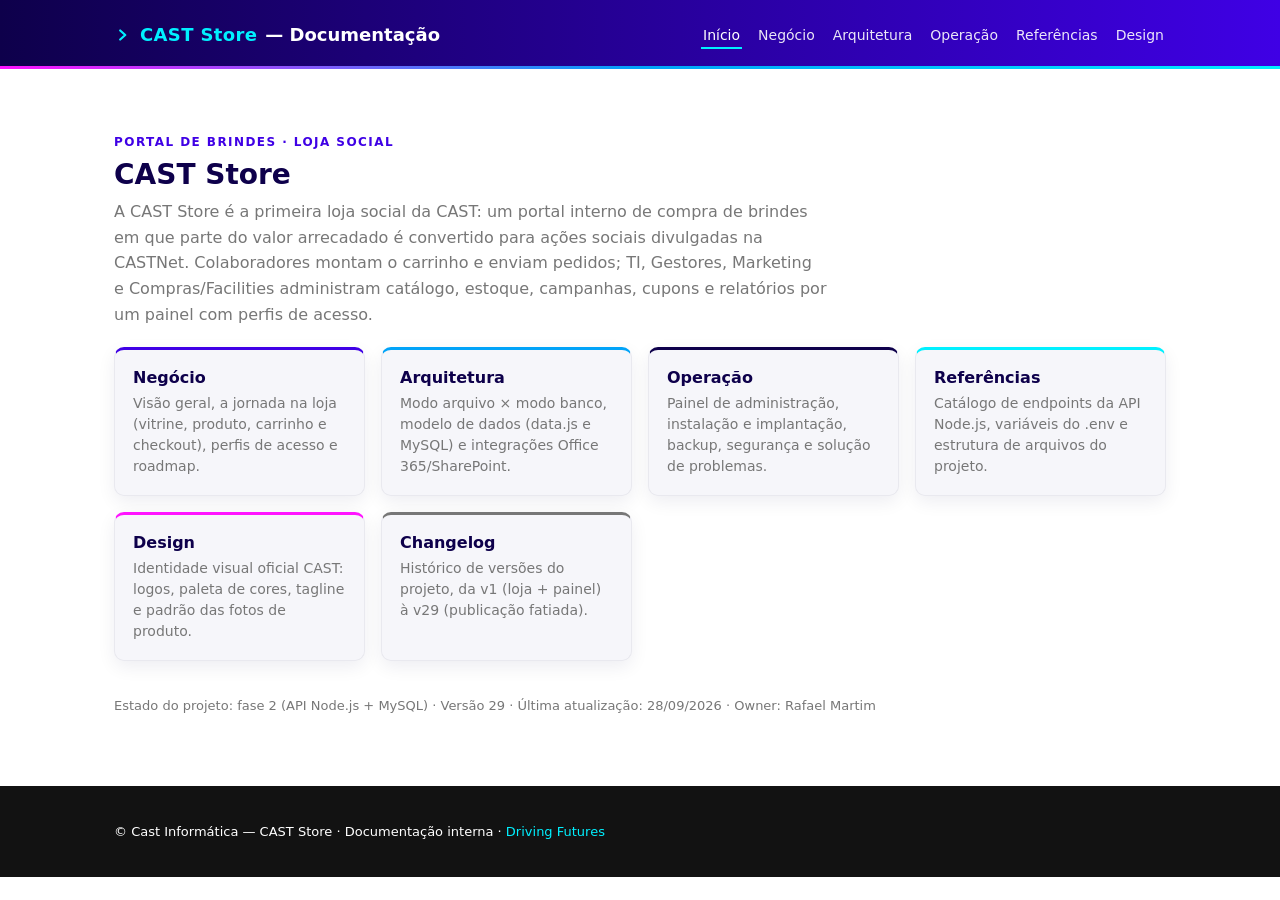
==== docs/index.html @ 095d70b2 "feat: Add documentation portal for CAST Store - Introduced a new favicon (favicon.svg) for the docum" ====
<!doctype html>
<html lang="pt-BR">
<head>
  <meta charset="utf-8" />
  <meta name="viewport" content="width=device-width,initial-scale=1" />
  <title>CAST Store — Documentação</title>
  <link rel="icon" href="assets/img/favicon.svg" type="image/svg+xml">
  <link rel="stylesheet" href="assets/css/style.css">
</head>
<body>
  <header class="site-header">
    <div class="container header-inner">
      <h1 class="site-title"><a href="index.html"><svg class="chevron" viewBox="0 0 32 32" aria-hidden="true"><path d="M11 8l9 8-9 8" fill="none" stroke="#00F0FF" stroke-width="4" stroke-linecap="round" stroke-linejoin="round"/></svg><span class="sigla">CAST Store</span> — Documentação</a></h1>
      <button type="button" class="nav-toggle" aria-expanded="false" aria-controls="site-nav">Menu</button>
      <nav id="site-nav" class="site-nav"></nav>
    </div>
  </header>

  <main class="container">
    <section class="hero">
      <p class="eyebrow">Portal de brindes · Loja social</p>
      <h2>CAST Store</h2>
      <p>A CAST Store é a primeira loja social da CAST: um portal interno de compra de brindes em que parte do valor
         arrecadado é convertido para ações sociais divulgadas na CASTNet. Colaboradores montam o carrinho e enviam pedidos;
         TI, Gestores, Marketing e Compras/Facilities administram catálogo, estoque, campanhas, cupons e relatórios por um painel com perfis de acesso.</p>
      <div class="cards">
        <a class="card" href="pagina.html?doc=negocio/visao-geral.md">
          <h3>Negócio</h3>
          <p>Visão geral, a jornada na loja (vitrine, produto, carrinho e checkout), perfis de acesso e roadmap.</p>
        </a>
        <a class="card" href="pagina.html?doc=arquitetura/visao-geral.md">
          <h3>Arquitetura</h3>
          <p>Modo arquivo × modo banco, modelo de dados (data.js e MySQL) e integrações Office 365/SharePoint.</p>
        </a>
        <a class="card" href="pagina.html?doc=operacao/painel-admin.md">
          <h3>Operação</h3>
          <p>Painel de administração, instalação e implantação, backup, segurança e solução de problemas.</p>
        </a>
        <a class="card" href="pagina.html?doc=referencias/endpoints.md">
          <h3>Referências</h3>
          <p>Catálogo de endpoints da API Node.js, variáveis do .env e estrutura de arquivos do projeto.</p>
        </a>
        <a class="card" href="pagina.html?doc=design/identidade-visual.md">
          <h3>Design</h3>
          <p>Identidade visual oficial CAST: logos, paleta de cores, tagline e padrão das fotos de produto.</p>
        </a>
        <a class="card" href="pagina.html?doc=changelog.md">
          <h3>Changelog</h3>
          <p>Histórico de versões do projeto, da v1 (loja + painel) à v29 (publicação fatiada).</p>
        </a>
      </div>
    </section>

    <section class="notes">
      <p class="muted">Estado do projeto: fase 2 (API Node.js + MySQL) · Versão 29 · Última atualização: 28/09/2026 · Owner: Rafael Martim</p>
    </section>
  </main>

  <footer class="site-footer">
    <div class="container">© Cast Informática — CAST Store · Documentação interna · <span class="tagline">Driving Futures</span></div>
  </footer>

  <script src="assets/js/main.js"></script>
</body>
</html>
---- docs/assets/css/style.css ----
/* CAST Store Docs — mesmo layout do SACC Docs, com a paleta oficial CAST
   violeta #3F00E5 · navy #0E004B · azul #01A3F8 · ciano #00F0FF · magenta #FF13FF
   cinza claro #E9E9EF · cinza #777777 · preto #121212 */
:root{
  --max-width: 1100px;
  --accent: #3F00E5;          /* violeta CAST (primária) */
  --accent-dark: #0E004B;     /* navy CAST */
  --accent-blue: #01A3F8;     /* azul CAST */
  --accent-cyan: #00F0FF;     /* ciano CAST */
  --accent-magenta: #FF13FF;  /* magenta CAST */
  --muted: #777777;           /* cinza CAST */
  --bg: #ffffff;
  --surface: #F6F6FA;
  --border: #E9E9EF;          /* cinza claro CAST */
  --text: #121212;            /* preto CAST */
  --radius: 10px;
  --card-shadow: 0 6px 18px rgba(14,0,75,0.07);
  --mono: ui-monospace, SFMono-Regular, Menlo, Monaco, 'Roboto Mono', 'Segoe UI Mono', monospace;
}

*{box-sizing:border-box}
html,body{height:100%}
body{font-family: Inter, system-ui, -apple-system, 'Segoe UI', Roboto, 'Helvetica Neue', Arial; color:var(--text); background:var(--bg); margin:0}
.container{max-width:var(--max-width);margin:0 auto;padding:24px}

/* Header */
.site-header{background:linear-gradient(90deg, var(--accent-dark), var(--accent)); color:#fff; position:relative}
.site-header::after{content:"";position:absolute;left:0;right:0;bottom:0;height:3px;background:linear-gradient(90deg,var(--accent-magenta),var(--accent-blue),var(--accent-cyan))}
.header-inner{display:flex;align-items:center;gap:16px;justify-content:space-between;flex-wrap:wrap}
.site-title{margin:0;font-size:18px;display:flex;align-items:center}
.site-title a{color:inherit;text-decoration:none;display:inline-flex;align-items:center;gap:8px}
.site-title .sigla{color:var(--accent-cyan);letter-spacing:.02em}
.site-title .chevron{width:18px;height:18px;flex:none}
.site-nav ul{list-style:none;margin:0;padding:0;display:flex;gap:14px;flex-wrap:wrap}
.site-nav a{color:inherit;text-decoration:none;opacity:0.9;font-size:14px;padding:4px 2px;border-bottom:2px solid transparent}
.site-nav a:hover{opacity:1}
.site-nav a.ativo{opacity:1;border-bottom-color:var(--accent-cyan)}
.nav-toggle{display:none;background:transparent;border:1px solid rgba(255,255,255,0.25);padding:8px 12px;border-radius:6px;color:#fff;cursor:pointer}

/* Hero e cards (home) */
.hero{padding:40px 0 24px;text-align:left}
.hero .eyebrow{margin:0 0 6px;font-size:12px;font-weight:600;letter-spacing:.12em;text-transform:uppercase;color:var(--accent)}
.hero h2{margin:0 0 8px;font-size:28px;color:var(--accent-dark)}
.hero p{margin:0 0 20px;color:var(--muted);max-width:70ch;line-height:1.6}
.cards{display:grid;grid-template-columns:repeat(auto-fit,minmax(230px,1fr));gap:16px}
.card{display:block;background:var(--surface);padding:18px;border-radius:var(--radius);box-shadow:var(--card-shadow);text-decoration:none;color:inherit;border:1px solid var(--border);border-top:3px solid var(--accent);transition:border-color .15s, transform .15s}
.card:hover{border-color:var(--accent);transform:translateY(-1px)}
.card:nth-child(2){border-top-color:var(--accent-blue)}
.card:nth-child(3){border-top-color:var(--accent-dark)}
.card:nth-child(4){border-top-color:var(--accent-cyan)}
.card:nth-child(5){border-top-color:var(--accent-magenta)}
.card:nth-child(6){border-top-color:var(--muted)}
.card h3{margin:0 0 6px;font-size:16px;color:var(--accent-dark)}
.card p{margin:0;color:var(--muted);font-size:14px;line-height:1.5}
.muted{color:var(--muted);font-size:13px}

/* Layout de página de documento: sidebar + artigo */
.doc-layout{display:grid;grid-template-columns:260px 1fr;gap:28px;align-items:start;padding:26px 0}
.sidebar{position:sticky;top:16px;background:var(--surface);border:1px solid var(--border);border-radius:var(--radius);padding:14px 16px;font-size:14px;max-height:calc(100vh - 32px);overflow-y:auto}
.sidebar h4{margin:14px 0 6px;font-size:12px;text-transform:uppercase;letter-spacing:.05em;color:var(--muted)}
.sidebar h4:first-child{margin-top:0}
.sidebar ul{list-style:none;margin:0;padding:0}
.sidebar li{margin:2px 0}
.sidebar a{color:var(--text);text-decoration:none;display:block;padding:3px 8px;border-radius:6px;line-height:1.4}
.sidebar a:hover{background:#EEEBFD}
.sidebar a.ativo{background:var(--accent);color:#fff}

/* Artigo (conteúdo markdown renderizado) */
article.doc{background:#fff;padding:28px 32px;border-radius:8px;box-shadow:var(--card-shadow);border:1px solid var(--border);min-width:0}
article.doc h1{margin-top:0;font-size:26px;color:var(--accent-dark)}
article.doc h2{margin-top:32px;font-size:20px;border-bottom:1px solid var(--border);padding-bottom:6px;color:var(--accent-dark)}
article.doc h3{margin-top:24px;font-size:16px}
article.doc p, article.doc li{line-height:1.6;font-size:15px}
article.doc a{color:var(--accent)}
article.doc img{max-width:100%}
article.doc blockquote{margin:0;padding:8px 16px;border-left:4px solid var(--accent);background:var(--surface);border-radius:0 6px 6px 0;color:var(--muted)}

/* Tabelas */
article.doc .tabela-scroll{overflow-x:auto}
article.doc table{border-collapse:collapse;width:100%;font-size:14px;margin:12px 0}
article.doc th{background:var(--surface);text-align:left;font-size:12px;text-transform:uppercase;letter-spacing:.03em;color:var(--muted)}
article.doc th, article.doc td{padding:8px 12px;border:1px solid var(--border)}
article.doc tr:nth-child(even) td{background:#FBFBFD}

/* Código */
article.doc pre{font-family:var(--mono);background:var(--accent-dark);color:#E9E9EF;padding:14px 16px;border-radius:8px;overflow-x:auto;font-size:13px;line-height:1.5}
article.doc code{font-family:var(--mono);font-size:0.9em}
article.doc :not(pre) > code{background:var(--surface);border:1px solid var(--border);color:var(--accent);padding:1px 6px;border-radius:5px}
article.doc pre code{background:transparent;border:0;color:inherit;padding:0}

/* Paleta (página Identidade Visual) */
.paleta{display:grid;grid-template-columns:repeat(auto-fill,minmax(130px,1fr));gap:12px;margin:12px 0}
.cor{border:1px solid var(--border);border-radius:8px;overflow:hidden;font-size:13px}
.cor .amostra{height:64px}
.cor .info{padding:8px 10px;line-height:1.4}
.cor .info strong{display:block}
.cor .info code{font-size:12px}

/* Mermaid */
article.doc .mermaid{background:#fff;padding:18px;border:1px solid var(--border);border-radius:8px;margin:12px 0;text-align:center}

/* Estados do visualizador */
.carregando, .erro-doc{padding:48px;text-align:center;color:var(--muted)}
.erro-doc{color:#B91C1C}

/* Rodapé */
.site-footer{background:var(--text);color:#fff;padding:14px;margin-top:36px;font-size:13px}
.site-footer .tagline{color:var(--accent-cyan)}

/* Acessibilidade */
a:focus{outline:3px solid rgba(63,0,229,0.3);outline-offset:2px}

/* Responsivo */
@media (max-width:900px){
  .doc-layout{grid-template-columns:1fr}
  .sidebar{position:static;max-height:none}
}
@media (max-width:720px){
  .site-nav{display:none;width:100%}
  .nav-toggle{display:inline-block}
  .site-nav.open{display:block;margin-top:12px}
  .site-nav ul{flex-direction:column}
  article.doc{padding:20px}
}
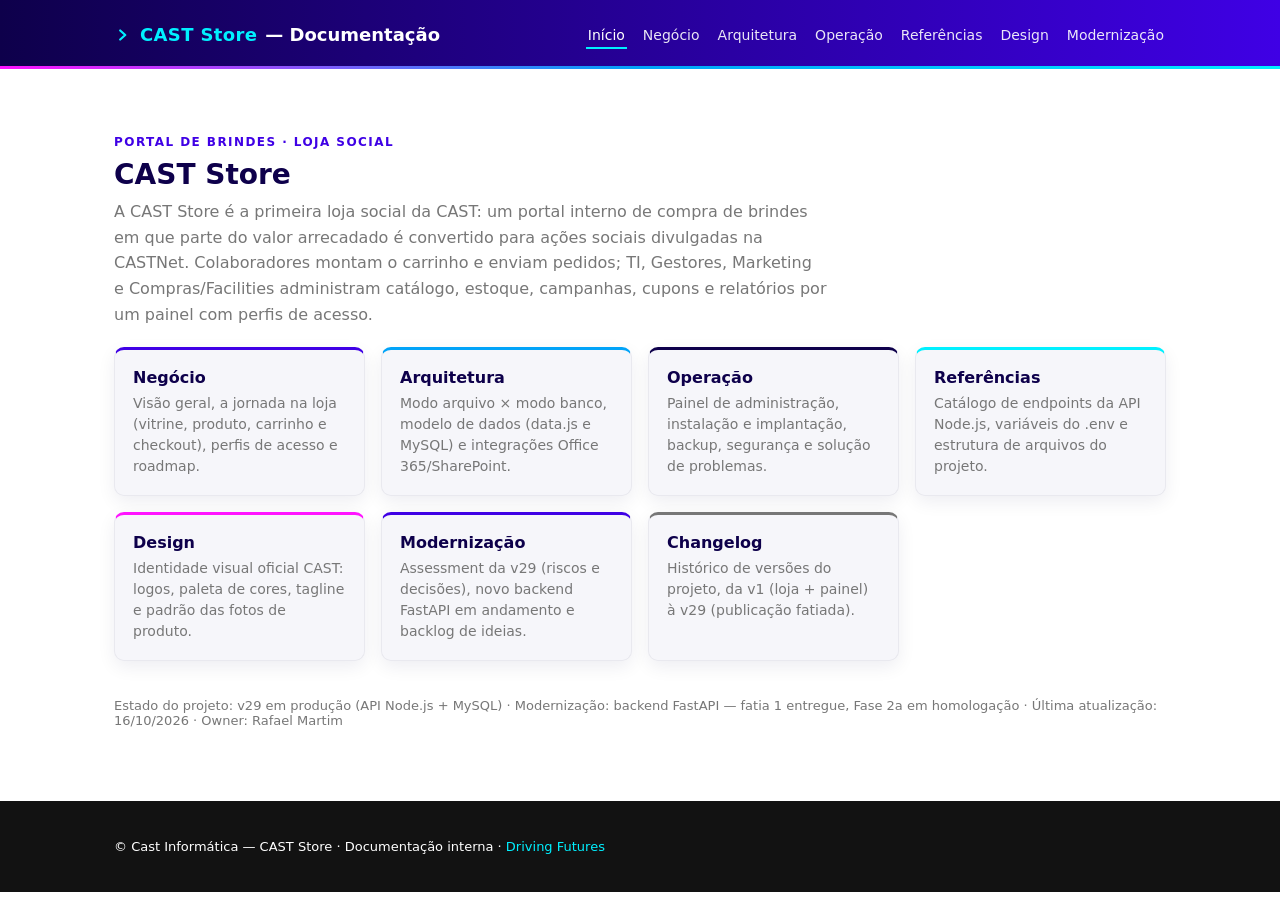
==== commit 8c560561: "feat: Update documentation and add new sections for modernization, including assessment v29 and back" ====
--- a/docs/index.html
+++ b/docs/index.html
@@ -44,6 +44,10 @@
           <h3>Design</h3>
           <p>Identidade visual oficial CAST: logos, paleta de cores, tagline e padrão das fotos de produto.</p>
         </a>
+        <a class="card" href="pagina.html?doc=modernizacao/assessment-v29.md">
+          <h3>Modernização</h3>
+          <p>Assessment da v29 (riscos e decisões), novo backend FastAPI em andamento e backlog de ideias.</p>
+        </a>
         <a class="card" href="pagina.html?doc=changelog.md">
           <h3>Changelog</h3>
           <p>Histórico de versões do projeto, da v1 (loja + painel) à v29 (publicação fatiada).</p>
@@ -52,7 +56,7 @@
     </section>
 
     <section class="notes">
-      <p class="muted">Estado do projeto: fase 2 (API Node.js + MySQL) · Versão 29 · Última atualização: 28/09/2026 · Owner: Rafael Martim</p>
+      <p class="muted">Estado do projeto: v29 em produção (API Node.js + MySQL) · Modernização: backend FastAPI — fatia 1 entregue, Fase 2a em homologação · Última atualização: 16/10/2026 · Owner: Rafael Martim</p>
     </section>
   </main>
 
--- a/docs/assets/css/style.css
+++ b/docs/assets/css/style.css
@@ -49,7 +49,8 @@
 .card:nth-child(3){border-top-color:var(--accent-dark)}
 .card:nth-child(4){border-top-color:var(--accent-cyan)}
 .card:nth-child(5){border-top-color:var(--accent-magenta)}
-.card:nth-child(6){border-top-color:var(--muted)}
+.card:nth-child(6){border-top-color:var(--accent)}
+.card:nth-child(7){border-top-color:var(--muted)}
 .card h3{margin:0 0 6px;font-size:16px;color:var(--accent-dark)}
 .card p{margin:0;color:var(--muted);font-size:14px;line-height:1.5}
 .muted{color:var(--muted);font-size:13px}
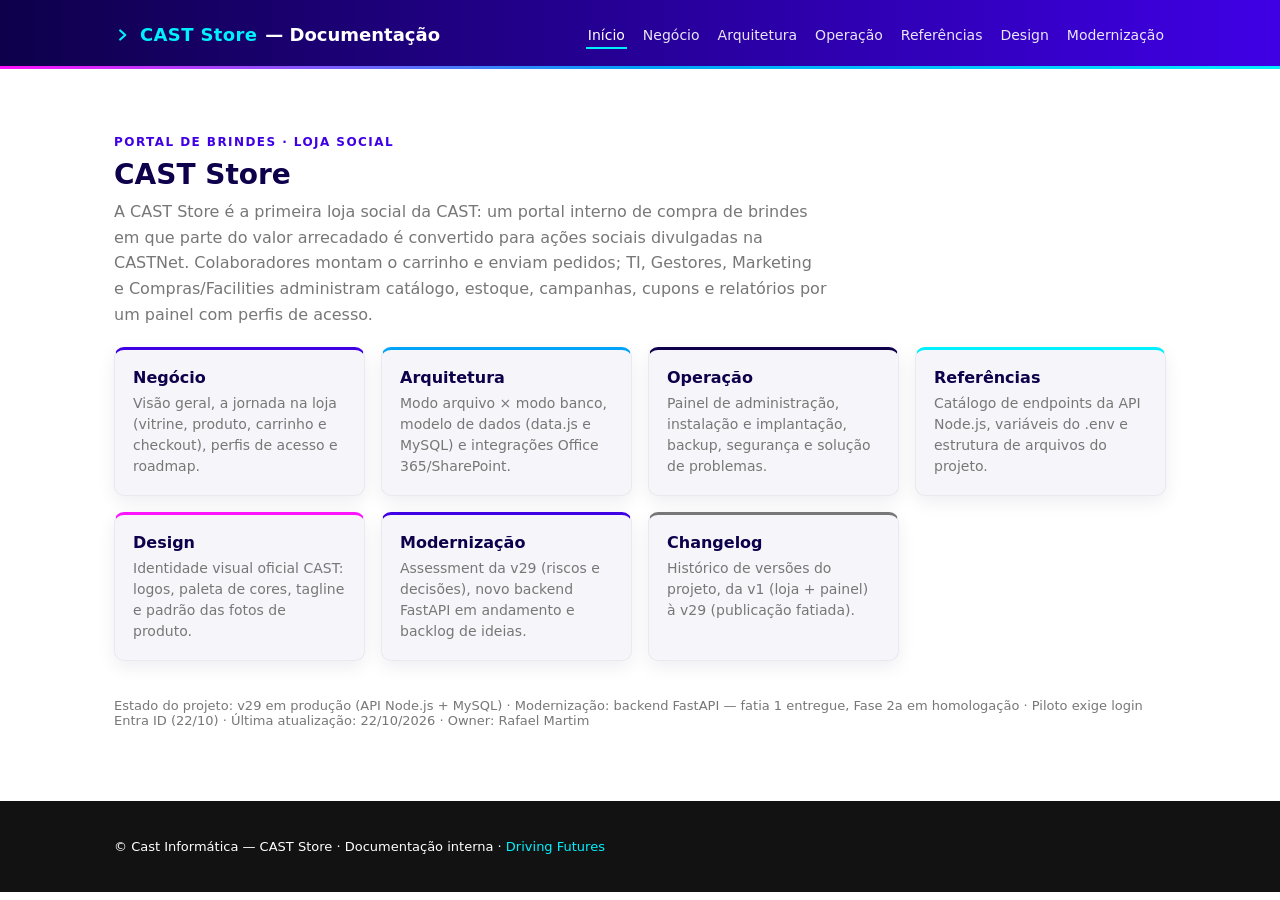
==== commit faebece7: "feat: Update documentation with meeting notes and backlog items from 22/10/2026" ====
--- a/docs/index.html
+++ b/docs/index.html
@@ -56,7 +56,7 @@
     </section>
 
     <section class="notes">
-      <p class="muted">Estado do projeto: v29 em produção (API Node.js + MySQL) · Modernização: backend FastAPI — fatia 1 entregue, Fase 2a em homologação · Última atualização: 16/10/2026 · Owner: Rafael Martim</p>
+      <p class="muted">Estado do projeto: v29 em produção (API Node.js + MySQL) · Modernização: backend FastAPI — fatia 1 entregue, Fase 2a em homologação · Piloto exige login Entra ID (22/10) · Última atualização: 22/10/2026 · Owner: Rafael Martim</p>
     </section>
   </main>
 
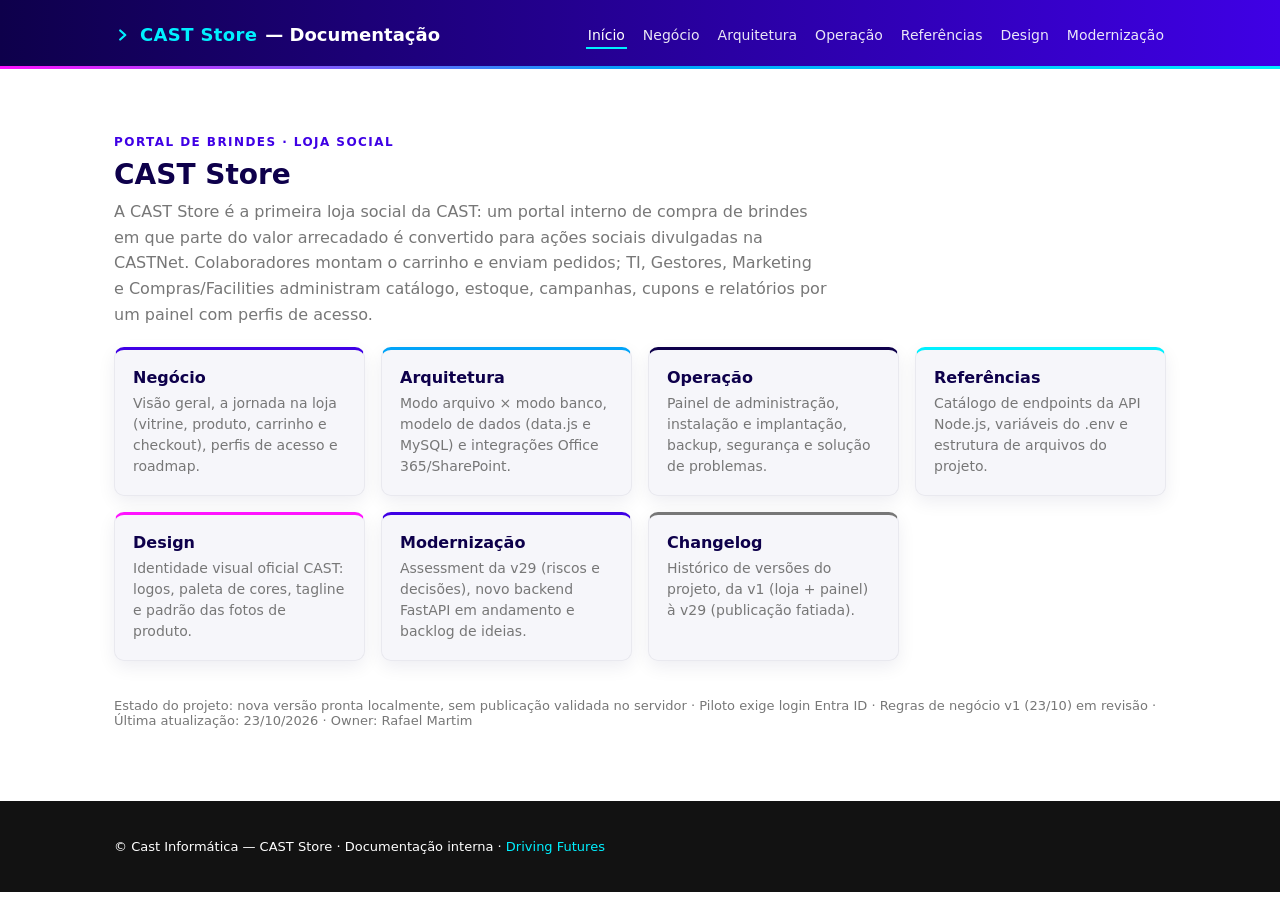
==== commit 9a01a52d: "feat: Add new documentation for business rules and environment status; update index and changelog" ====
--- a/docs/index.html
+++ b/docs/index.html
@@ -56,7 +56,7 @@
     </section>
 
     <section class="notes">
-      <p class="muted">Estado do projeto: v29 em produção (API Node.js + MySQL) · Modernização: backend FastAPI — fatia 1 entregue, Fase 2a em homologação · Piloto exige login Entra ID (22/10) · Última atualização: 22/10/2026 · Owner: Rafael Martim</p>
+      <p class="muted">Estado do projeto: nova versão pronta localmente, sem publicação validada no servidor · Piloto exige login Entra ID · Regras de negócio v1 (23/10) em revisão · Última atualização: 23/10/2026 · Owner: Rafael Martim</p>
     </section>
   </main>
 
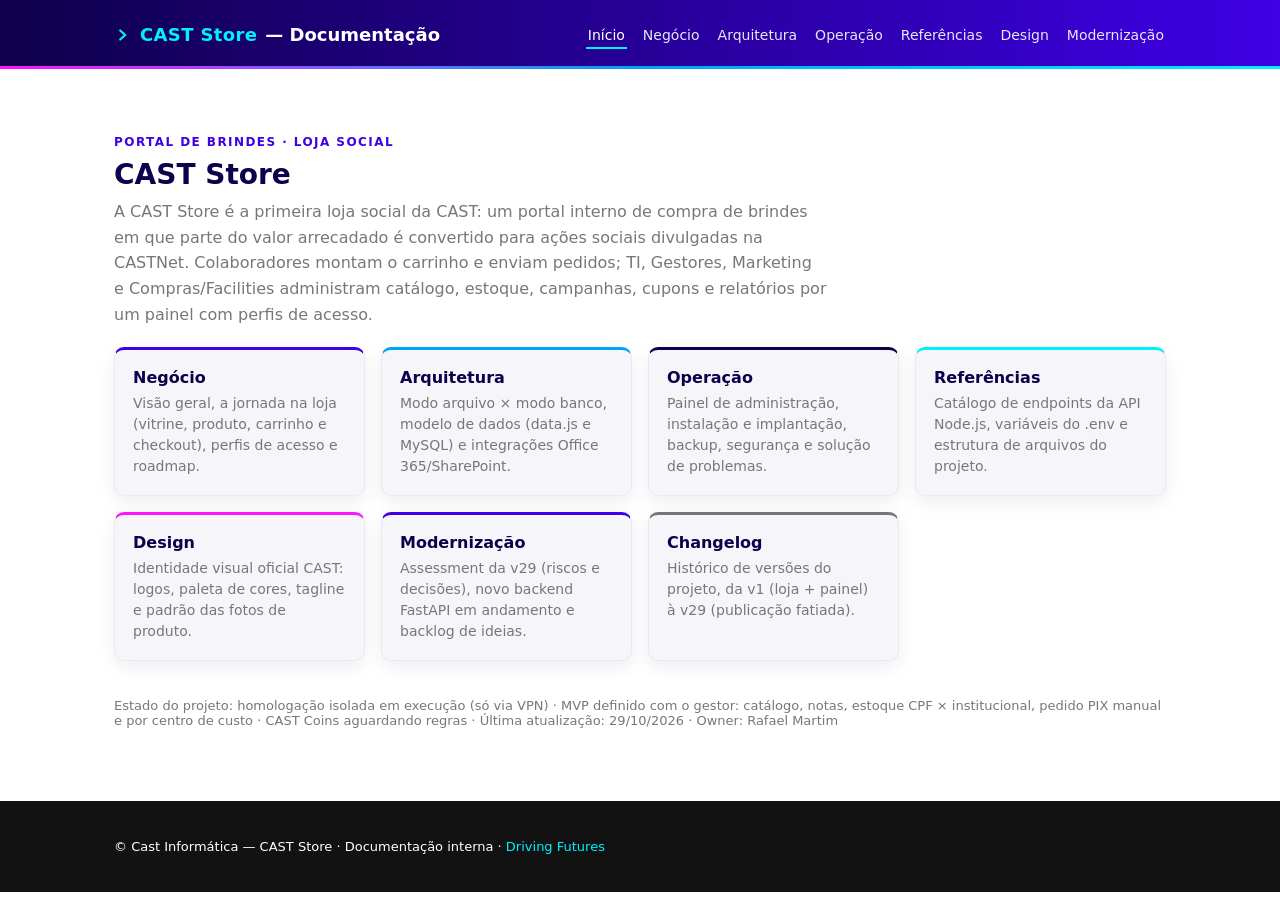
==== commit 31a4b26c: "Atualiza regras de negócio e documentação do MVP: - Renomeia "Regras de Negócio v1" para "v1.1 (MVP)" ====
--- a/docs/index.html
+++ b/docs/index.html
@@ -56,7 +56,7 @@
     </section>
 
     <section class="notes">
-      <p class="muted">Estado do projeto: nova versão pronta localmente, sem publicação validada no servidor · Piloto exige login Entra ID · Regras de negócio v1 (23/10) em revisão · Última atualização: 23/10/2026 · Owner: Rafael Martim</p>
+      <p class="muted">Estado do projeto: homologação isolada em execução (só via VPN) · MVP definido com o gestor: catálogo, notas, estoque CPF × institucional, pedido PIX manual e por centro de custo · CAST Coins aguardando regras · Última atualização: 29/10/2026 · Owner: Rafael Martim</p>
     </section>
   </main>
 
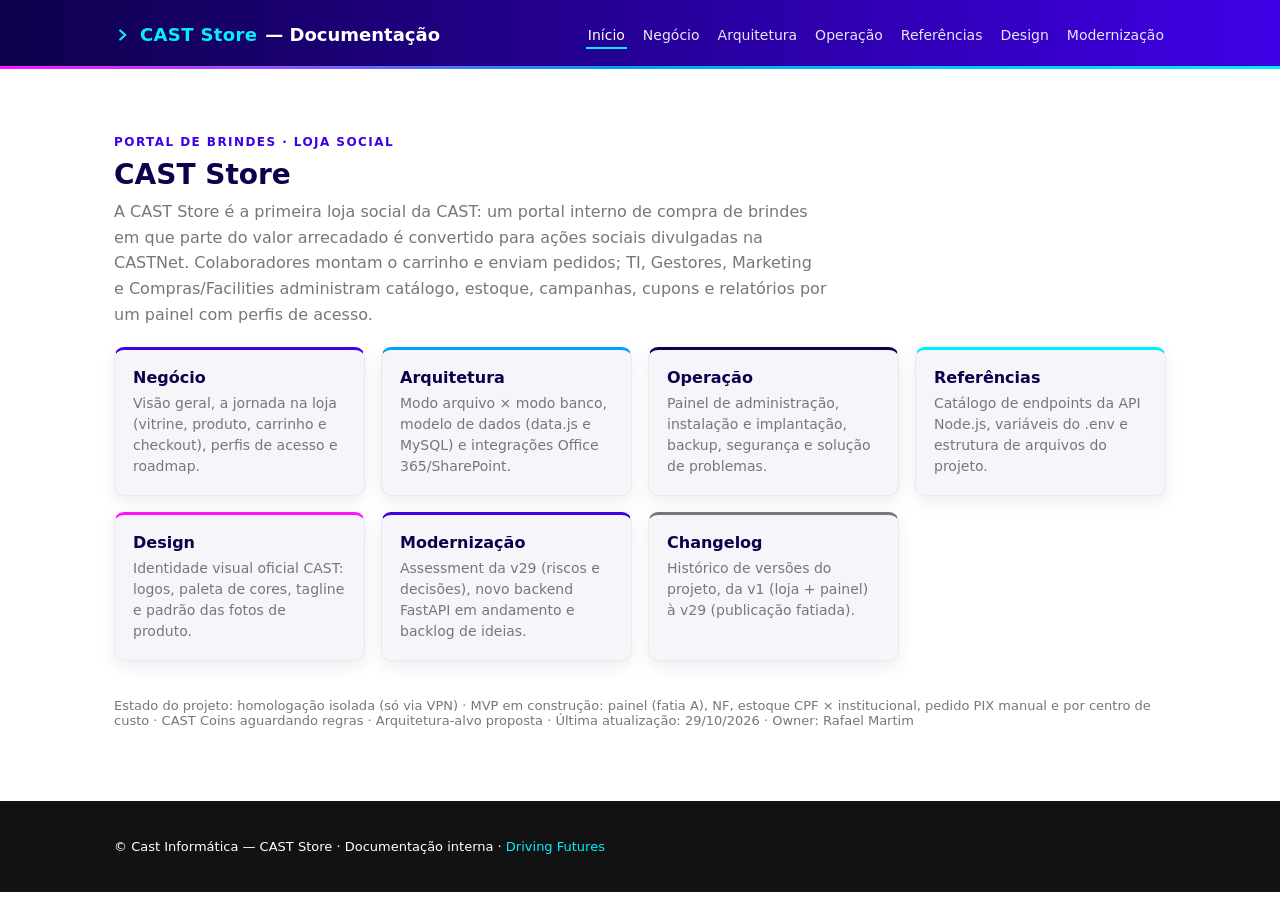
==== commit 2ac74e32: "feat: Update documentation for business rules v1.2, add roadmap of implementation, and enhance archi" ====
--- a/docs/index.html
+++ b/docs/index.html
@@ -56,7 +56,7 @@
     </section>
 
     <section class="notes">
-      <p class="muted">Estado do projeto: homologação isolada em execução (só via VPN) · MVP definido com o gestor: catálogo, notas, estoque CPF × institucional, pedido PIX manual e por centro de custo · CAST Coins aguardando regras · Última atualização: 29/10/2026 · Owner: Rafael Martim</p>
+      <p class="muted">Estado do projeto: homologação isolada (só via VPN) · MVP em construção: painel (fatia A), NF, estoque CPF × institucional, pedido PIX manual e por centro de custo · CAST Coins aguardando regras · Arquitetura-alvo proposta · Última atualização: 29/10/2026 · Owner: Rafael Martim</p>
     </section>
   </main>
 
